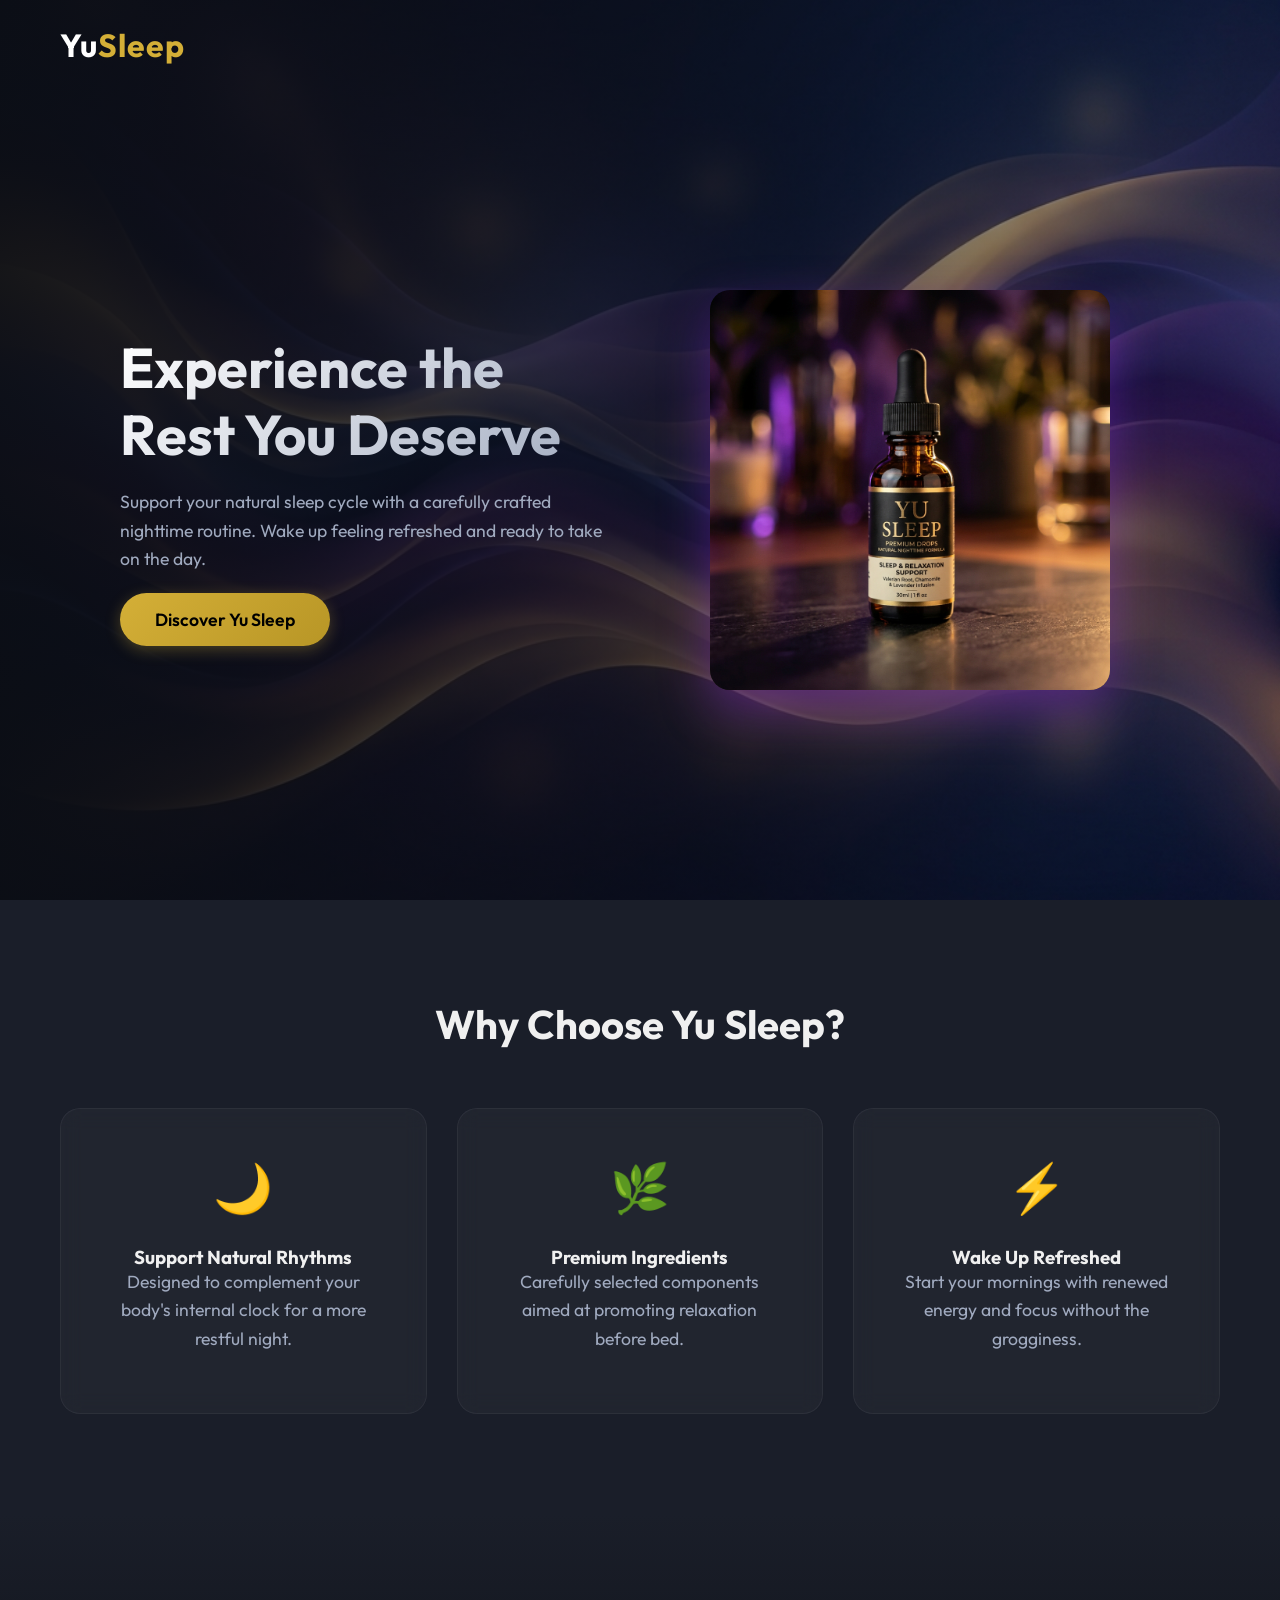
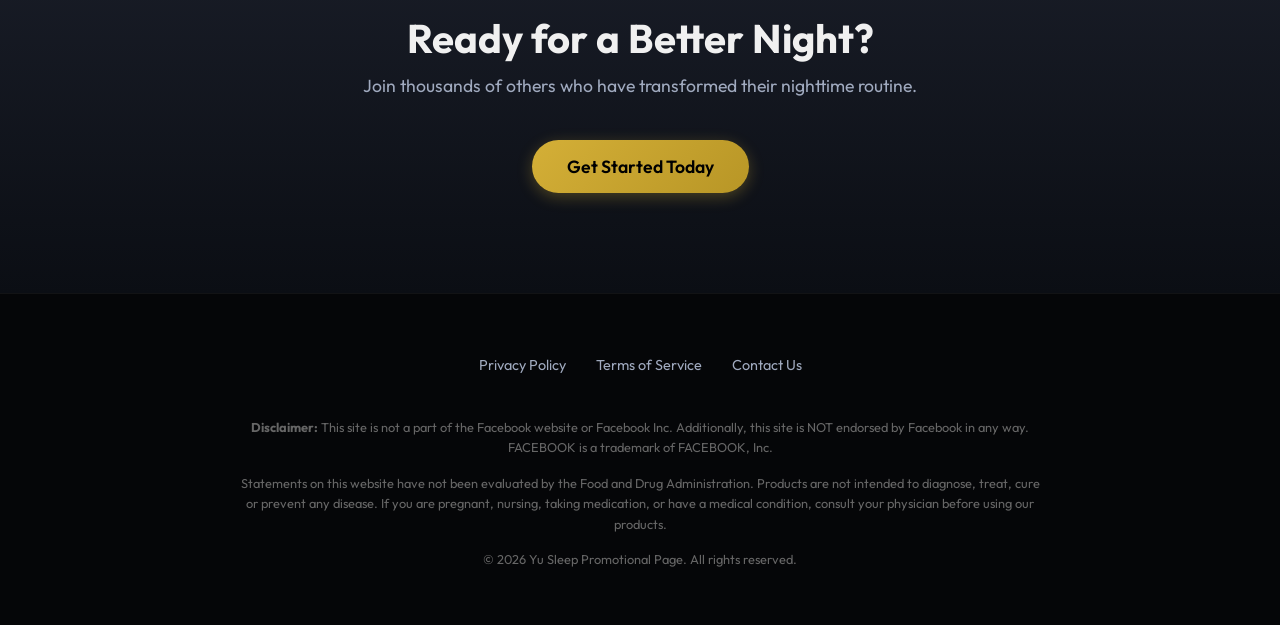
==== index.html @ 3355267d "feat: initialize Yu Sleep landing page with hero section, features, and affiliate modal" ====
<!DOCTYPE html>
<html lang="en">
<head>
    <meta charset="UTF-8">
    <meta name="viewport" content="width=device-width, initial-scale=1.0">
    <title>Yu Sleep | Unlock Better Rest</title>
    <meta name="description" content="Discover the Yu Sleep routine. Support your body's natural sleep cycle.">
    <link rel="preconnect" href="https://fonts.googleapis.com">
    <link rel="preconnect" href="https://fonts.gstatic.com" crossorigin>
    <link href="https://fonts.googleapis.com/css2?family=Outfit:wght@300;400;600;700&display=swap" rel="stylesheet">
    <link rel="stylesheet" href="style.css">
</head>
<body>
    <!-- Modal -->
    <div id="affiliateModal" class="modal-overlay">
        <div class="modal-content">
            <button class="close-modal" aria-label="Close modal">&times;</button>
            <div class="modal-header">
                <h2>Almost There!</h2>
            </div>
            <div class="modal-body">
                <p>We are currently updating our partner links. This offer will be available very soon once vendor approval is finalized.</p>
                <p>Thank you for your patience!</p>
            </div>
            <div class="modal-footer">
                <button class="btn-primary close-modal-btn">Got it</button>
            </div>
        </div>
    </div>

    <!-- Navigation -->
    <nav class="navbar">
        <div class="container">
            <div class="logo">Yu<span>Sleep</span></div>
        </div>
    </nav>

    <!-- Hero Section -->
    <header class="hero">
        <div class="hero-bg-overlay"></div>
        <div class="container hero-content">
            <div class="hero-text">
                <h1>Experience the Rest You Deserve</h1>
                <p>Support your natural sleep cycle with a carefully crafted nighttime routine. Wake up feeling refreshed and ready to take on the day.</p>
                <button class="btn-primary affiliate-link" data-url="https://getyusleep.com/?hopId=3e3ca6de-b402-4f65-90e4-1c42e2bbb28d">Discover Yu Sleep</button>
            </div>
            <div class="hero-image">
                <img src="assets/product_mockup.png" alt="Yu Sleep Bottle">
            </div>
        </div>
    </header>

    <!-- Benefits Section -->
    <section class="benefits">
        <div class="container">
            <h2 class="section-title">Why Choose Yu Sleep?</h2>
            <div class="benefits-grid">
                <div class="benefit-card">
                    <div class="icon">🌙</div>
                    <h3>Support Natural Rhythms</h3>
                    <p>Designed to complement your body's internal clock for a more restful night.</p>
                </div>
                <div class="benefit-card">
                    <div class="icon">🌿</div>
                    <h3>Premium Ingredients</h3>
                    <p>Carefully selected components aimed at promoting relaxation before bed.</p>
                </div>
                <div class="benefit-card">
                    <div class="icon">⚡</div>
                    <h3>Wake Up Refreshed</h3>
                    <p>Start your mornings with renewed energy and focus without the grogginess.</p>
                </div>
            </div>
        </div>
    </section>

    <!-- CTA Section -->
    <section class="cta-section">
        <div class="container">
            <h2>Ready for a Better Night?</h2>
            <p>Join thousands of others who have transformed their nighttime routine.</p>
            <button class="btn-primary affiliate-link" data-url="https://getyusleep.com/?hopId=3e3ca6de-b402-4f65-90e4-1c42e2bbb28d">Get Started Today</button>
        </div>
    </section>

    <!-- Footer (Google Ads Compliant) -->
    <footer class="footer">
        <div class="container">
            <div class="footer-links">
                <a href="#privacy">Privacy Policy</a>
                <a href="#terms">Terms of Service</a>
                <a href="#contact">Contact Us</a>
            </div>
            <div class="disclaimer">
                <p><strong>Disclaimer:</strong> This site is not a part of the Facebook website or Facebook Inc. Additionally, this site is NOT endorsed by Facebook in any way. FACEBOOK is a trademark of FACEBOOK, Inc.</p>
                <p>Statements on this website have not been evaluated by the Food and Drug Administration. Products are not intended to diagnose, treat, cure or prevent any disease. If you are pregnant, nursing, taking medication, or have a medical condition, consult your physician before using our products.</p>
                <p>&copy; 2026 Yu Sleep Promotional Page. All rights reserved.</p>
            </div>
        </div>
    </footer>

    <script src="script.js"></script>
</body>
</html>
---- style.css ----
:root {
    --primary-bg: #0b0e14;
    --secondary-bg: #1a1e29;
    --accent-color: #d4af37; /* Gold */
    --accent-hover: #f1c40f;
    --text-primary: #f0f0f0;
    --text-secondary: #a0aabf;
    --purple-glow: rgba(138, 43, 226, 0.4);
}

* {
    margin: 0;
    padding: 0;
    box-sizing: border-box;
    font-family: 'Outfit', sans-serif;
}

body {
    background-color: var(--primary-bg);
    color: var(--text-primary);
    line-height: 1.6;
    overflow-x: hidden;
}

.container {
    max-width: 1200px;
    margin: 0 auto;
    padding: 0 20px;
}

/* Typography */
h1, h2, h3 {
    line-height: 1.2;
    font-weight: 700;
}

h1 {
    font-size: 3.5rem;
    background: linear-gradient(135deg, #fff, var(--text-secondary));
    -webkit-background-clip: text;
    -webkit-text-fill-color: transparent;
    margin-bottom: 20px;
}

h2 {
    font-size: 2.5rem;
    margin-bottom: 20px;
}

p {
    color: var(--text-secondary);
    font-size: 1.1rem;
    margin-bottom: 20px;
}

/* Navigation */
.navbar {
    padding: 20px 0;
    position: absolute;
    width: 100%;
    z-index: 10;
}

.logo {
    font-size: 2rem;
    font-weight: 700;
    color: #fff;
    letter-spacing: 1px;
}

.logo span {
    color: var(--accent-color);
}

/* Buttons */
.btn-primary {
    background: linear-gradient(135deg, var(--accent-color), #b89626);
    color: #000;
    border: none;
    padding: 15px 35px;
    font-size: 1.1rem;
    font-weight: 600;
    border-radius: 30px;
    cursor: pointer;
    transition: all 0.3s ease;
    box-shadow: 0 4px 15px rgba(212, 175, 55, 0.3);
}

.btn-primary:hover {
    transform: translateY(-2px);
    box-shadow: 0 6px 20px rgba(212, 175, 55, 0.5);
    background: linear-gradient(135deg, var(--accent-hover), var(--accent-color));
}

/* Hero Section */
.hero {
    position: relative;
    min-height: 100vh;
    display: flex;
    align-items: center;
    background: url('assets/hero_bg.png') no-repeat center center/cover;
    padding-top: 80px;
}

.hero-bg-overlay {
    position: absolute;
    top: 0;
    left: 0;
    width: 100%;
    height: 100%;
    background: linear-gradient(to right, rgba(11, 14, 20, 0.95) 0%, rgba(11, 14, 20, 0.7) 50%, rgba(11, 14, 20, 0.3) 100%);
    z-index: 1;
}

.hero-content {
    position: relative;
    z-index: 2;
    display: flex;
    align-items: center;
    justify-content: space-between;
    gap: 40px;
}

.hero-text {
    flex: 1;
    max-width: 600px;
    animation: fadeIn 1s ease-out forwards;
}

.hero-image {
    flex: 1;
    display: flex;
    justify-content: center;
    animation: float 6s ease-in-out infinite;
}

.hero-image img {
    max-width: 100%;
    width: 400px;
    border-radius: 20px;
    box-shadow: 0 20px 50px var(--purple-glow);
}

/* Benefits Section */
.benefits {
    padding: 100px 0;
    background-color: var(--secondary-bg);
    position: relative;
}

.section-title {
    text-align: center;
    margin-bottom: 60px;
}

.benefits-grid {
    display: grid;
    grid-template-columns: repeat(auto-fit, minmax(300px, 1fr));
    gap: 30px;
}

.benefit-card {
    background: rgba(255, 255, 255, 0.03);
    border: 1px solid rgba(255, 255, 255, 0.05);
    padding: 40px;
    border-radius: 20px;
    text-align: center;
    transition: transform 0.3s ease, box-shadow 0.3s ease;
    backdrop-filter: blur(10px);
}

.benefit-card:hover {
    transform: translateY(-10px);
    box-shadow: 0 10px 30px rgba(0, 0, 0, 0.5);
}

.benefit-card .icon {
    font-size: 3rem;
    margin-bottom: 20px;
}

/* CTA Section */
.cta-section {
    padding: 100px 0;
    text-align: center;
    background: linear-gradient(to bottom, var(--secondary-bg), var(--primary-bg));
}

.cta-section h2 {
    margin-bottom: 10px;
}

.cta-section p {
    margin-bottom: 40px;
    max-width: 600px;
    margin-inline: auto;
}

/* Footer */
.footer {
    background-color: #050608;
    padding: 60px 0 40px;
    border-top: 1px solid rgba(255, 255, 255, 0.05);
}

.footer-links {
    display: flex;
    justify-content: center;
    gap: 30px;
    margin-bottom: 40px;
}

.footer-links a {
    color: var(--text-secondary);
    text-decoration: none;
    transition: color 0.3s;
    font-size: 0.9rem;
}

.footer-links a:hover {
    color: var(--accent-color);
}

.disclaimer {
    text-align: center;
    max-width: 800px;
    margin: 0 auto;
}

.disclaimer p {
    font-size: 0.8rem;
    color: #666;
    margin-bottom: 15px;
}

/* Modal Overlay */
.modal-overlay {
    position: fixed;
    top: 0;
    left: 0;
    width: 100%;
    height: 100%;
    background-color: rgba(0, 0, 0, 0.8);
    display: flex;
    justify-content: center;
    align-items: center;
    z-index: 1000;
    opacity: 0;
    visibility: hidden;
    transition: all 0.3s ease;
    backdrop-filter: blur(5px);
}

.modal-overlay.active {
    opacity: 1;
    visibility: visible;
}

/* Modal Content */
.modal-content {
    background-color: var(--secondary-bg);
    padding: 40px;
    border-radius: 20px;
    width: 90%;
    max-width: 500px;
    position: relative;
    transform: scale(0.9);
    transition: transform 0.3s ease;
    box-shadow: 0 20px 50px rgba(0, 0, 0, 0.5);
    border: 1px solid rgba(255, 255, 255, 0.1);
}

.modal-overlay.active .modal-content {
    transform: scale(1);
}

.close-modal {
    position: absolute;
    top: 15px;
    right: 20px;
    background: transparent;
    border: none;
    color: var(--text-secondary);
    font-size: 2rem;
    cursor: pointer;
    transition: color 0.3s;
}

.close-modal:hover {
    color: #fff;
}

.modal-header h2 {
    margin-bottom: 15px;
    color: var(--accent-color);
}

.modal-body p {
    font-size: 1rem;
}

.modal-footer {
    margin-top: 30px;
    text-align: right;
}

/* Animations */
@keyframes float {
    0% { transform: translateY(0px); }
    50% { transform: translateY(-20px); }
    100% { transform: translateY(0px); }
}

@keyframes fadeIn {
    from { opacity: 0; transform: translateY(20px); }
    to { opacity: 1; transform: translateY(0); }
}

/* Responsive */
@media (max-width: 768px) {
    .hero-content {
        flex-direction: column;
        text-align: center;
        padding-top: 40px;
    }
    
    .hero-bg-overlay {
        background: rgba(11, 14, 20, 0.85);
    }
    
    h1 {
        font-size: 2.5rem;
    }
    
    .footer-links {
        flex-direction: column;
        align-items: center;
        gap: 15px;
    }
}
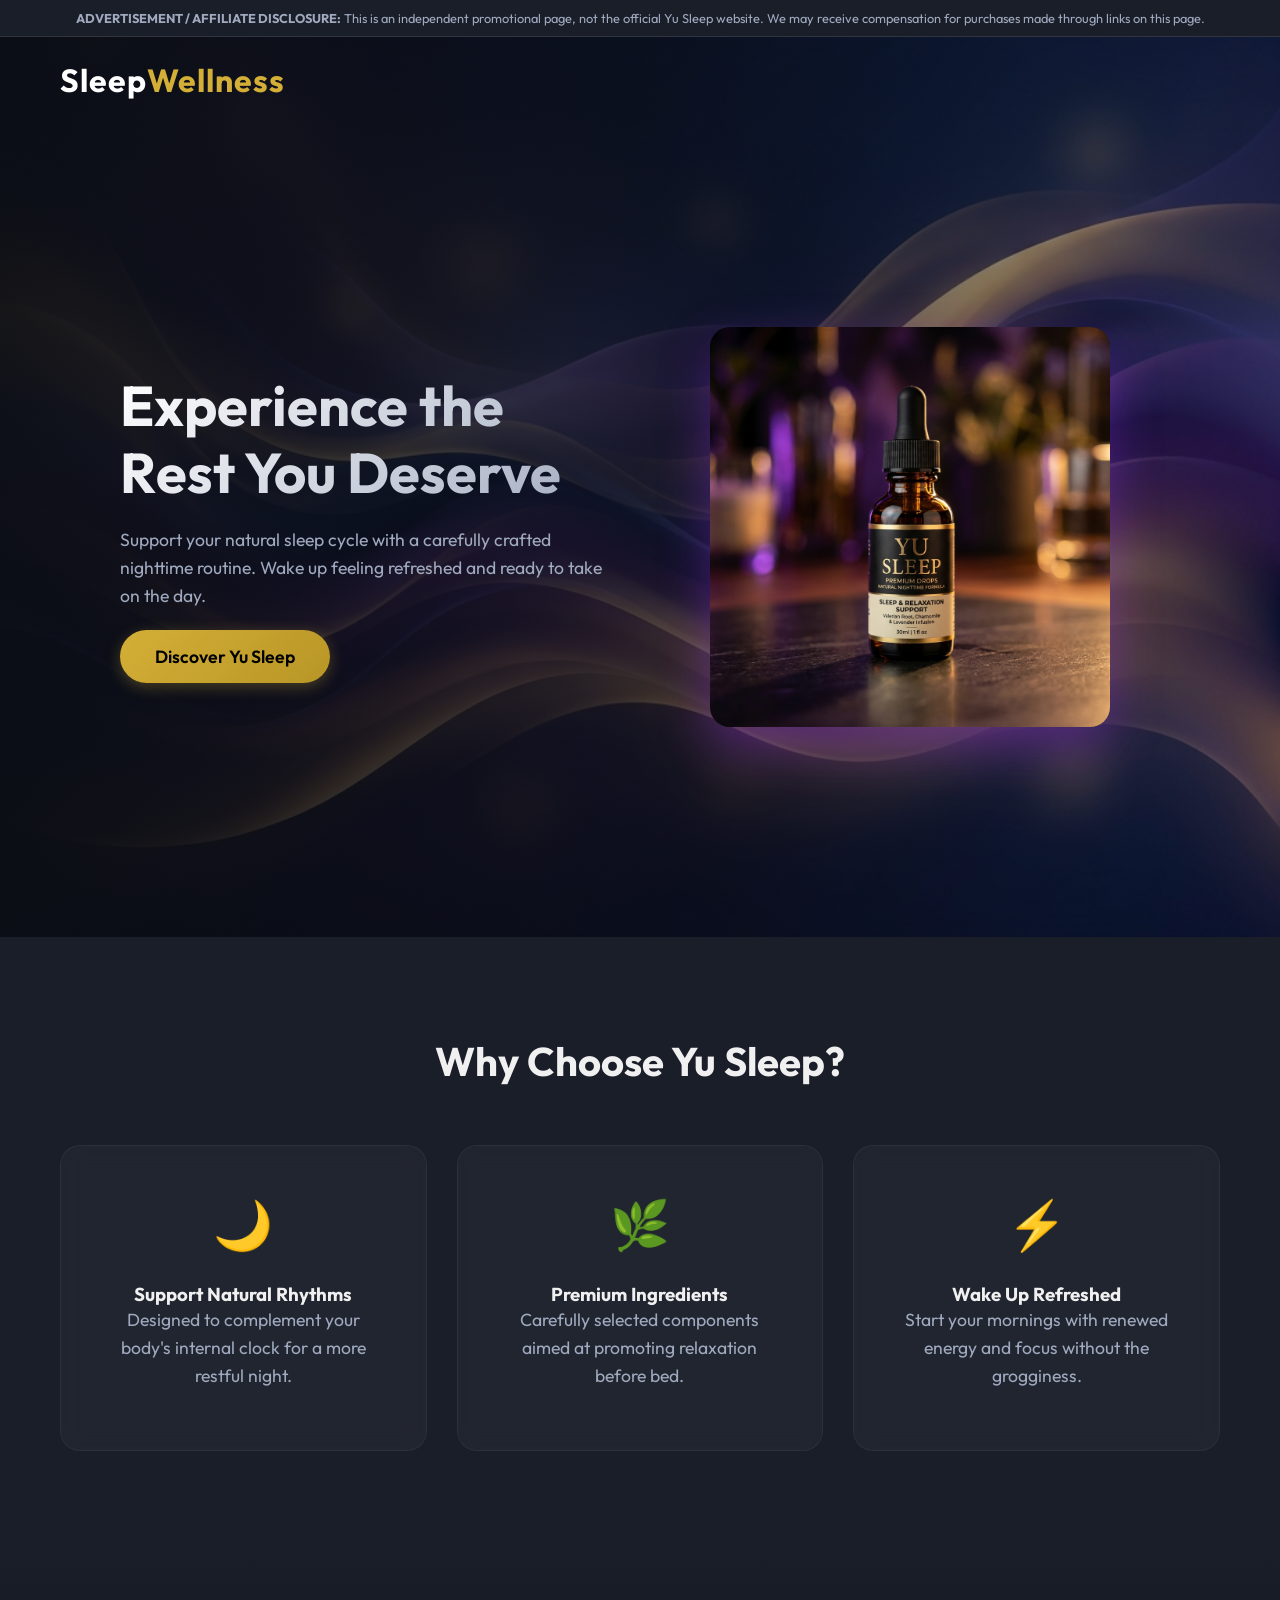
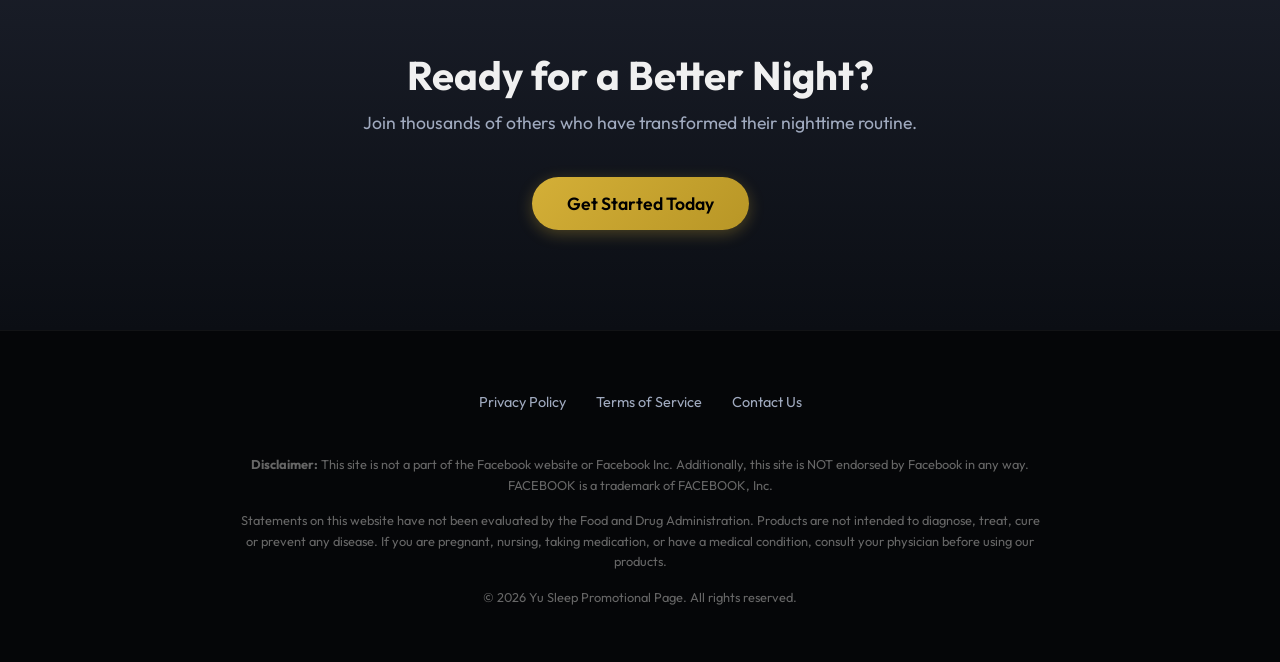
==== commit 67728c97: "feat: rebrand site to Sleep Wellness and add affiliate disclosure disclaimer bar" ====
--- a/index.html
+++ b/index.html
@@ -11,27 +11,34 @@
     <link rel="stylesheet" href="style.css">
 </head>
 <body>
+    <!-- Advertorial/Affiliate Disclaimer Top Bar -->
+    <div style="background-color: #1a1e29; color: var(--text-secondary); text-align: center; padding: 8px; font-size: 0.8rem; border-bottom: 1px solid rgba(255,255,255,0.1); width: 100%; position: relative; z-index: 100;">
+        <strong>ADVERTISEMENT / AFFILIATE DISCLOSURE:</strong> This is an independent promotional page, not the official Yu Sleep website. We may receive compensation for purchases made through links on this page.
+    </div>
+
     <!-- Modal -->
     <div id="affiliateModal" class="modal-overlay">
         <div class="modal-content">
             <button class="close-modal" aria-label="Close modal">&times;</button>
             <div class="modal-header">
-                <h2>Almost There!</h2>
+                <h2>Join the Waitlist</h2>
             </div>
             <div class="modal-body">
-                <p>We are currently updating our partner links. This offer will be available very soon once vendor approval is finalized.</p>
-                <p>Thank you for your patience!</p>
-            </div>
-            <div class="modal-footer">
-                <button class="btn-primary close-modal-btn">Got it</button>
+                <p>Due to high demand, we are currently updating our inventory and partner links.</p>
+                <p>Enter your email below to get notified the moment <strong>Yu Sleep</strong> is available again!</p>
+                <form id="waitlist-form" style="margin-top: 20px; display: flex; flex-direction: column; gap: 15px;">
+                    <input type="email" placeholder="Enter your best email..." required style="padding: 15px; border-radius: 8px; border: 1px solid rgba(255, 255, 255, 0.2); background: rgba(0,0,0,0.3); color: #fff; font-size: 1rem; width: 100%;">
+                    <button type="submit" class="btn-primary" style="width: 100%;">Notify Me</button>
+                </form>
+                <p id="success-msg" style="display: none; color: #4ade80; margin-top: 15px; text-align: center;">Thanks! We'll notify you as soon as it's ready.</p>
             </div>
         </div>
     </div>
 
     <!-- Navigation -->
-    <nav class="navbar">
+    <nav class="navbar" style="top: 35px;">
         <div class="container">
-            <div class="logo">Yu<span>Sleep</span></div>
+            <div class="logo">Sleep<span>Wellness</span></div>
         </div>
     </nav>
 
@@ -87,9 +94,9 @@
     <footer class="footer">
         <div class="container">
             <div class="footer-links">
-                <a href="#privacy">Privacy Policy</a>
-                <a href="#terms">Terms of Service</a>
-                <a href="#contact">Contact Us</a>
+                <a href="privacy.html">Privacy Policy</a>
+                <a href="terms.html">Terms of Service</a>
+                <a href="contact.html">Contact Us</a>
             </div>
             <div class="disclaimer">
                 <p><strong>Disclaimer:</strong> This site is not a part of the Facebook website or Facebook Inc. Additionally, this site is NOT endorsed by Facebook in any way. FACEBOOK is a trademark of FACEBOOK, Inc.</p>
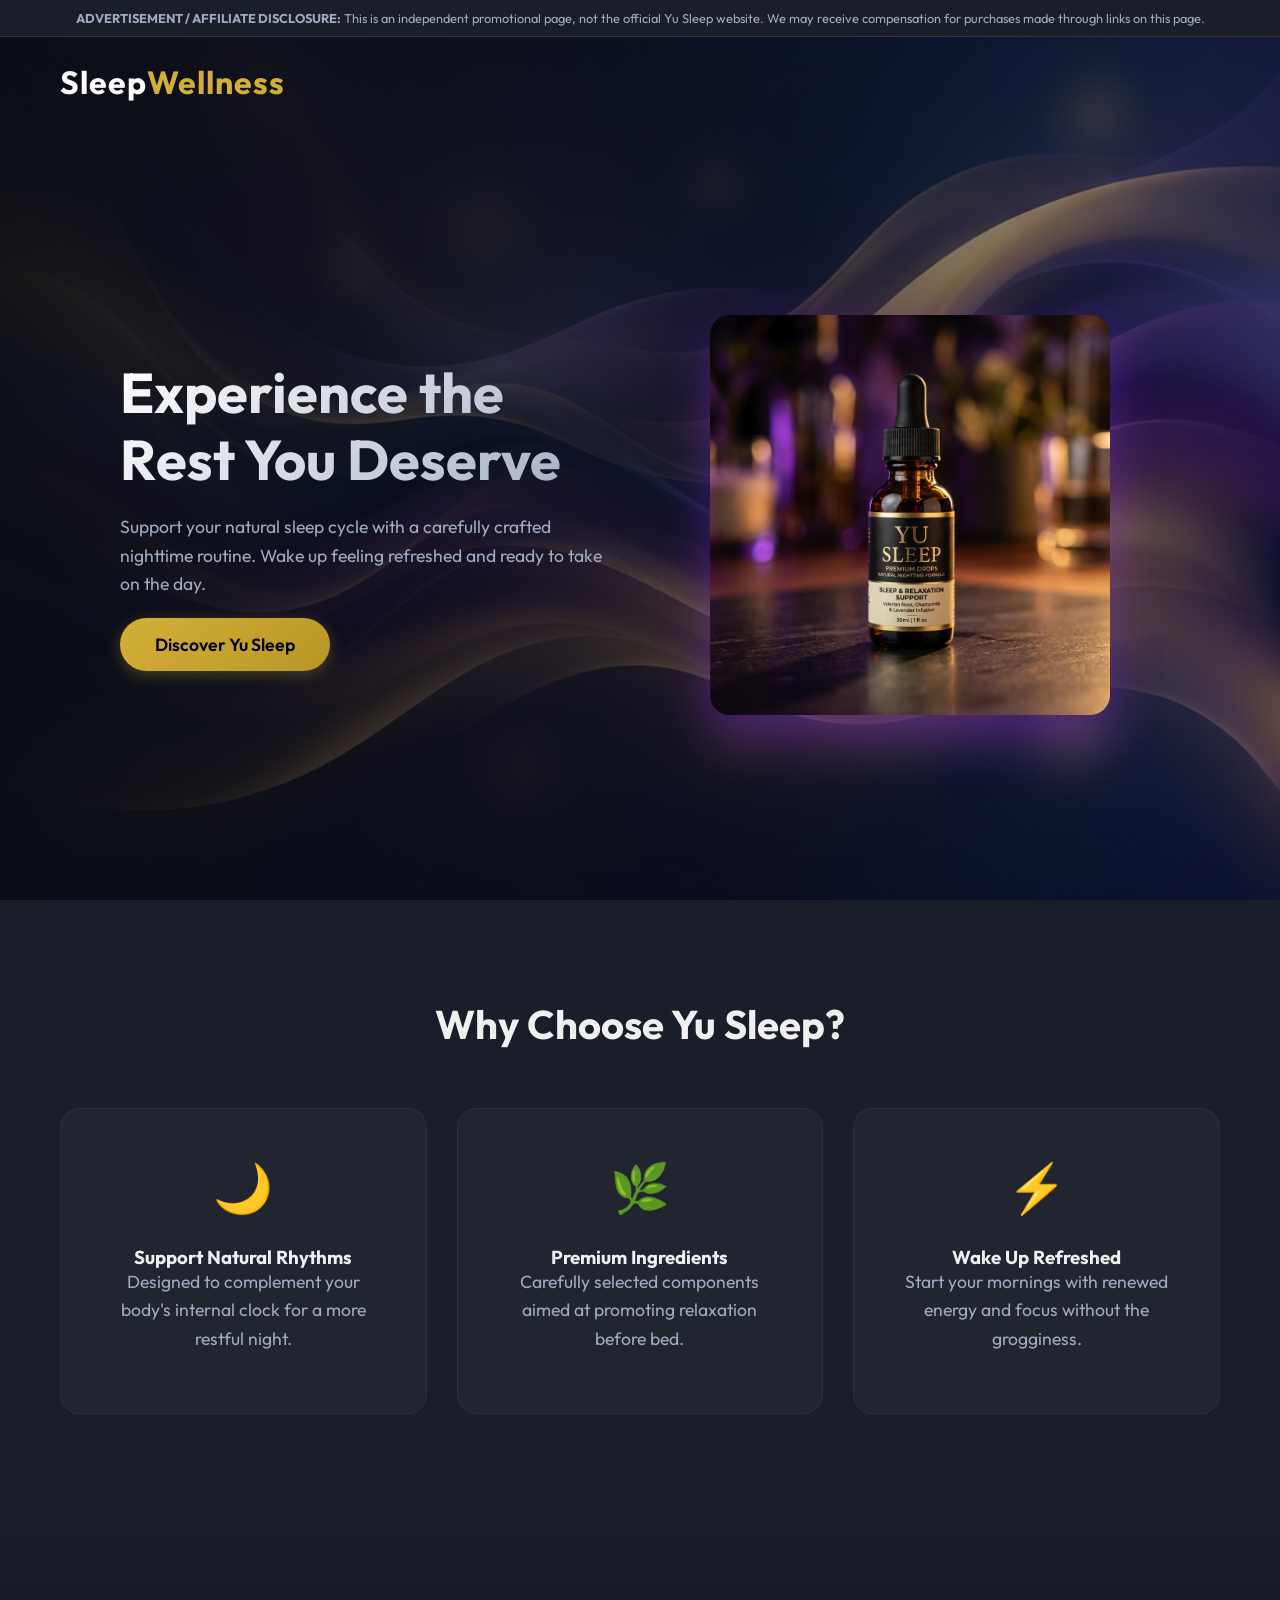
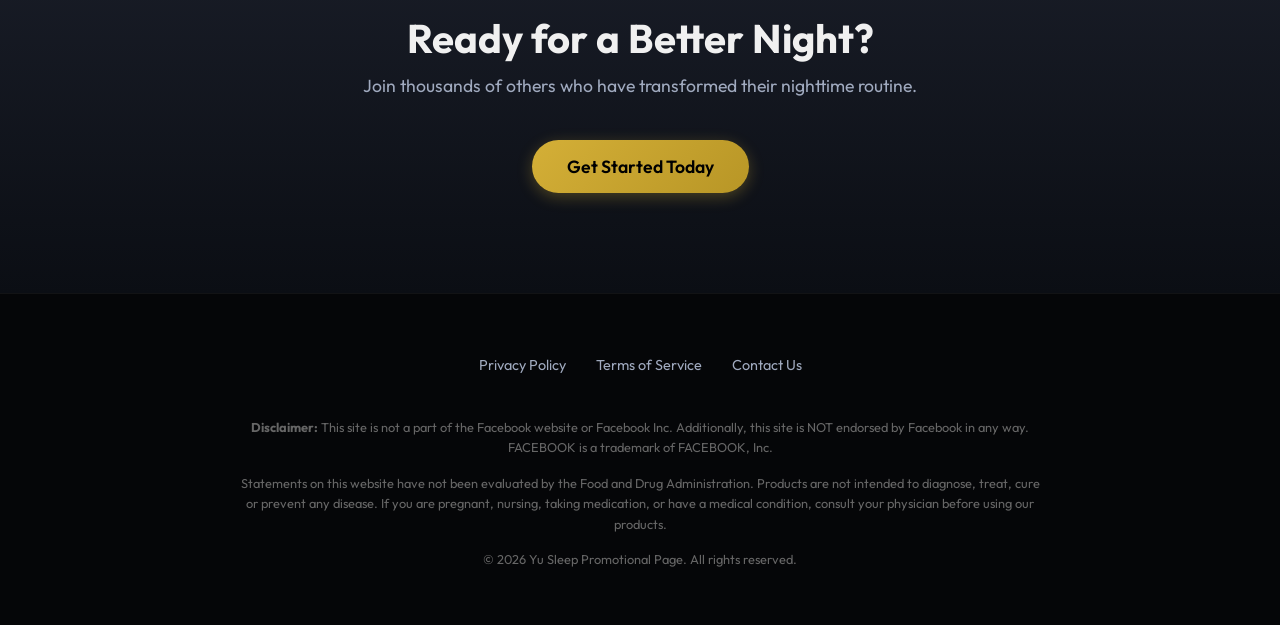
==== commit 5e623f74: "feat: reposition navigation bar under disclaimer and adjust hero section top padding" ====
--- a/index.html
+++ b/index.html
@@ -11,12 +11,22 @@
     <link rel="stylesheet" href="style.css">
 </head>
 <body>
-    <!-- Advertorial/Affiliate Disclaimer Top Bar -->
-    <div style="background-color: #1a1e29; color: var(--text-secondary); text-align: center; padding: 8px; font-size: 0.8rem; border-bottom: 1px solid rgba(255,255,255,0.1); width: 100%; position: relative; z-index: 100;">
-        <strong>ADVERTISEMENT / AFFILIATE DISCLOSURE:</strong> This is an independent promotional page, not the official Yu Sleep website. We may receive compensation for purchases made through links on this page.
+    <div class="header-wrapper" style="position: absolute; top: 0; left: 0; width: 100%; z-index: 10;">
+        <!-- Advertorial/Affiliate Disclaimer Top Bar -->
+        <div style="background-color: #1a1e29; color: var(--text-secondary); text-align: center; padding: 8px; font-size: 0.8rem; border-bottom: 1px solid rgba(255,255,255,0.1); width: 100%;">
+            <strong>ADVERTISEMENT / AFFILIATE DISCLOSURE:</strong> This is an independent promotional page, not the official Yu Sleep website. We may receive compensation for purchases made through links on this page.
+        </div>
+
+        <!-- Navigation -->
+        <nav class="navbar" style="position: relative; top: 0;">
+            <div class="container">
+                <div class="logo">Sleep<span>Wellness</span></div>
+            </div>
+        </nav>
     </div>
 
     <!-- Modal -->
+
     <div id="affiliateModal" class="modal-overlay">
         <div class="modal-content">
             <button class="close-modal" aria-label="Close modal">&times;</button>
@@ -34,13 +44,6 @@
             </div>
         </div>
     </div>
-
-    <!-- Navigation -->
-    <nav class="navbar" style="top: 35px;">
-        <div class="container">
-            <div class="logo">Sleep<span>Wellness</span></div>
-        </div>
-    </nav>
 
     <!-- Hero Section -->
     <header class="hero">
--- a/style.css
+++ b/style.css
@@ -99,7 +99,7 @@
     display: flex;
     align-items: center;
     background: url('assets/hero_bg.png') no-repeat center center/cover;
-    padding-top: 80px;
+    padding-top: 130px;
 }
 
 .hero-bg-overlay {
